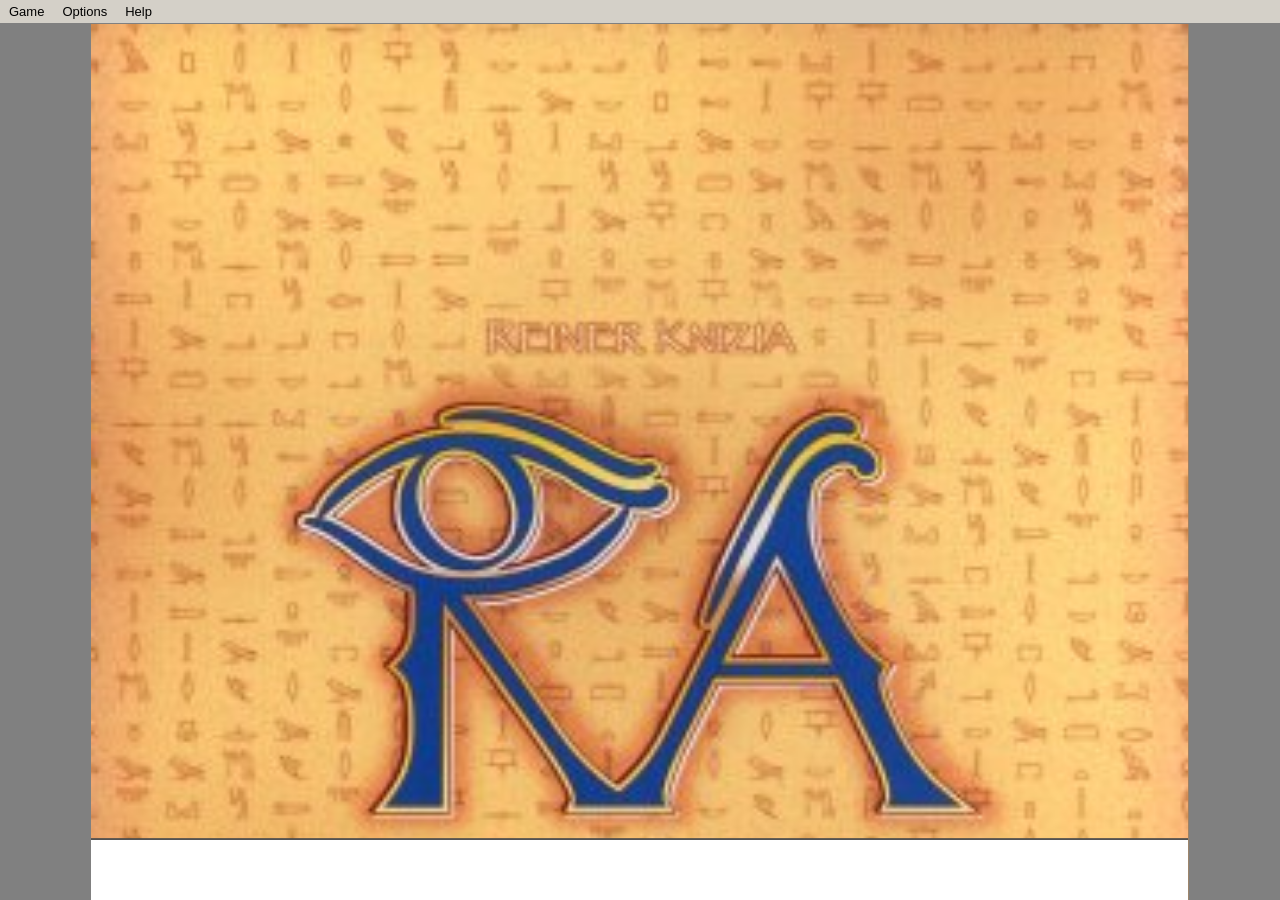
==== classic/index.html @ d74f04e0 "Ra web port: modern and classic versions with the improved AI Co-Authored-By: Claude Opus 5.5 <norep" ====
<!doctype html>
<html lang="en">
<head>
<meta charset="utf-8">
<meta name="viewport" content="width=device-width, initial-scale=1">
<title>Ra</title>
<link rel="icon" href="img/icon.png">
<link rel="stylesheet" href="style.css?v=7">
</head>
<body>
<nav id="menubar">
  <div class="menu"><button class="menu-title">Game</button>
    <div class="menu-items">
      <button data-cmd="new3"><span>New Three Player Game</span><kbd>F3</kbd></button>
      <button data-cmd="new4"><span>New Four Player Game</span><kbd>F4</kbd></button>
      <button data-cmd="new5"><span>New Five Player Game</span><kbd>F5</kbd></button>
      <hr>
      <button data-cmd="exit"><span>Exit</span></button>
    </div>
  </div>
  <div class="menu"><button class="menu-title">Options</button>
    <div class="menu-items">
      <button data-cmd="name"><span>Set Player Name</span></button>
      <hr>
      <button data-opt="easy"><span>Easy Mode</span></button>
      <button data-ai="classic"><span>Classic AI (2008)</span></button>
      <button data-ai="improved"><span>Improved AI (2026)</span></button>
      <hr>
      <button data-opt="showScores"><span>Display Scores</span></button>
      <button data-opt="showFDSuns"><span>Display Face-Down Suns</span></button>
      <button data-opt="showShadow"><span>Show Background Tiles</span></button>
      <hr>
      <button data-opt="skipContinue"><span>Skip Continues</span></button>
      <button data-opt="skipConfirm"><span>Skip Confirmation</span></button>
    </div>
  </div>
  <div class="menu"><button class="menu-title">Help</button>
    <div class="menu-items">
      <button data-cmd="rules"><span>How to play Ra</span><kbd>F1</kbd></button>
      <button data-cmd="composition"><span>Initial Bag Composition</span></button>
      <hr>
      <button data-cmd="hint" id="mnuHint"><span>Hint</span><kbd>F9</kbd></button>
      <hr>
      <button data-cmd="about"><span>About Ra</span></button>
    </div>
  </div>
</nav>
<div id="stage"><div id="form"></div></div>
<div id="modalBack" hidden><div id="modal" role="dialog" aria-modal="true"></div></div>
<script src="weights.js?v=7"></script>
<script src="ra_engine.js?v=7"></script>
<script src="ai_improved.js?v=7"></script>
<script src="game.js?v=7"></script>
<script src="app.js?v=7"></script>
</body>
</html>
---- classic/style.css ----
/* Ra — classic look. Positions come from raPharTest.frm (twips / 15 = pixels). */
* { box-sizing: border-box; }
html, body { margin: 0; height: 100%; background: #808080; font-family: Arial, Helvetica, sans-serif; }
body { display: flex; flex-direction: column; overflow: hidden; }

/* ---- Windows-style menu bar ---- */
#menubar { display: flex; background: #d4d0c8; border-bottom: 1px solid #808080; font: 13px Tahoma, Segoe UI, sans-serif; flex: none; position: relative; z-index: 20; }
.menu { position: relative; }
.menu-title { background: none; border: 1px solid transparent; padding: 3px 8px; font: inherit; cursor: default; }
.menu.open .menu-title, .menu-title:hover { background: #0a246a; color: #fff; }
.menu-items { display: none; position: absolute; left: 0; top: 100%; background: #d4d0c8; border: 1px solid; border-color: #fff #404040 #404040 #fff;
  box-shadow: 2px 2px 3px rgba(0,0,0,.4); padding: 2px; min-width: 230px; }
.menu.open .menu-items { display: block; }
.menu-items button { display: flex; justify-content: space-between; gap: 24px; width: 100%; text-align: left; background: none; border: 0; padding: 3px 8px 3px 22px; font: inherit; cursor: default; position: relative; }
.menu-items button:hover:not(:disabled) { background: #0a246a; color: #fff; }
.menu-items button:disabled { color: #808080; text-shadow: 1px 1px #fff; }
.menu-items button.checked::before { content: '✓'; position: absolute; left: 6px; }
.menu-items kbd { font: inherit; }
.menu-items hr { border: 0; border-top: 1px solid #808080; border-bottom: 1px solid #fff; margin: 3px 1px; }

/* ---- the form ---- */
#stage { flex: 1; position: relative; overflow: hidden; }
#form { position: absolute; left: 0; top: 0; width: 873px; height: 697px; background: #ff8000; transform-origin: 0 0; overflow: hidden; user-select: none; -webkit-user-select: none; }
#form > * { position: absolute; }
.splash { left: 0; top: 0; width: 873px; height: 649px; }
.shape { border: 1px solid #000; }
.img { border: 1px solid #000; background: transparent; }
.img img { display: block; width: 100%; height: 100%; }
.lbl { white-space: nowrap; text-align: center; line-height: 1.15; }
.hidden { display: none !important; }

.vbbtn { background: #d4d0c8; border: 2px solid; border-color: #fff #404040 #404040 #fff; box-shadow: inset -1px -1px #808080, inset 1px 1px #e4e4e4;
  font-family: Arial; font-weight: bold; font-size: 16px; padding: 0; cursor: default; color: #000; }
.vbbtn:active:not(:disabled) { border-color: #404040 #fff #fff #404040; box-shadow: inset 1px 1px #808080; }
.vbbtn:disabled { color: #808080; text-shadow: 1px 1px #fff; }
.vbbtn:focus-visible { outline: 1px dotted #000; outline-offset: -5px; }
.vbbtn.graphic { display: flex; flex-direction: column; align-items: center; justify-content: center; gap: 1px; }
.vbbtn.graphic img { width: 50px; height: 50px; }
.vbbtn.graphic:disabled img { filter: grayscale(1) opacity(.5); }
#continue { font-weight: normal; font-size: 29px; }

.sunnum { font: bold 32px Arial; text-align: center; line-height: 33px; width: 33px; height: 33px; color: #000; pointer-events: none; }
.sunnum.used { color: #c0c0c0; }
.sunnum.bid { color: #ff0000; }
.count { width: 17px; height: 17px; background: #fff; font: bold 16px Arial; line-height: 17px; text-align: left; white-space: pre; overflow: hidden; }
.radot { width: 15px; height: 15px; border-radius: 50%; border: 1px solid #000; background: #fff; }
.radot.on { background: #c00000; }
.radot.unused { background: #000; }

#status { left: 0; top: 648px; width: 873px; height: 49px; background: #fff; border-top: 1px solid #000; font: 21px Arial; white-space: pre-wrap; display: flex; align-items: center; justify-content: center; text-align: center; padding: 0 6px; line-height: 1.1; }
#statusHistory { left: 0; top: 560px; width: 872px; height: 137px; font: 13px "MS Sans Serif", Tahoma, sans-serif; resize: none; border: 2px inset #d4d0c8; z-index: 5; }

/* ---- dialogs (MsgBox / InputBox / forms) ---- */
#modalBack { position: fixed; inset: 0; background: rgba(0,0,0,.15); display: flex; align-items: center; justify-content: center; z-index: 50; }
#modalBack[hidden] { display: none; }
#modal { background: #d4d0c8; border: 2px solid; border-color: #fff #404040 #404040 #fff; box-shadow: 3px 3px 6px rgba(0,0,0,.4); font: 13px Tahoma, "MS Sans Serif", sans-serif; min-width: 260px; max-width: min(92vw, 640px); max-height: 92vh; display: flex; flex-direction: column; }
.dlg-title { background: linear-gradient(90deg, #0a246a, #a6caf0); color: #fff; font-weight: bold; padding: 3px 6px; display: flex; justify-content: space-between; align-items: center; }
.dlg-title button { background: #d4d0c8; border: 1px solid; border-color: #fff #404040 #404040 #fff; width: 18px; height: 16px; font: bold 11px Tahoma; padding: 0; line-height: 1; }
.dlg-body { padding: 14px 16px; white-space: pre-wrap; overflow: auto; }
.dlg-buttons { display: flex; justify-content: center; gap: 8px; padding: 0 12px 12px; }
.dlg-buttons button { min-width: 80px; height: 24px; font: 13px Tahoma, sans-serif; background: #d4d0c8; border: 2px solid; border-color: #fff #404040 #404040 #fff; }
.dlg-body input[type=text] { width: 100%; font: 13px Tahoma; margin-top: 8px; }
.dlg-body textarea { width: 290px; height: 470px; font: 13px "MS Sans Serif", Tahoma, sans-serif; resize: none; white-space: pre; }
.dlg-body.rules { white-space: normal; max-width: 600px; line-height: 1.4; }
.dlg-body.rules h3 { margin: 12px 0 4px; font-size: 14px; }
.dlg-body.rules ul { margin: 4px 0; padding-left: 20px; }
.comp { position: relative; width: 529px; height: 242px; background: #ffc080; font: 11px "MS Sans Serif", Tahoma, sans-serif; white-space: normal; }
.comp > * { position: absolute; }
.comp .bar { border: 1px solid #000; }
.about { display: grid; grid-template-columns: 48px 1fr; gap: 6px 14px; white-space: normal; max-width: 400px; }
.about h2 { margin: 0; font-size: 22px; }
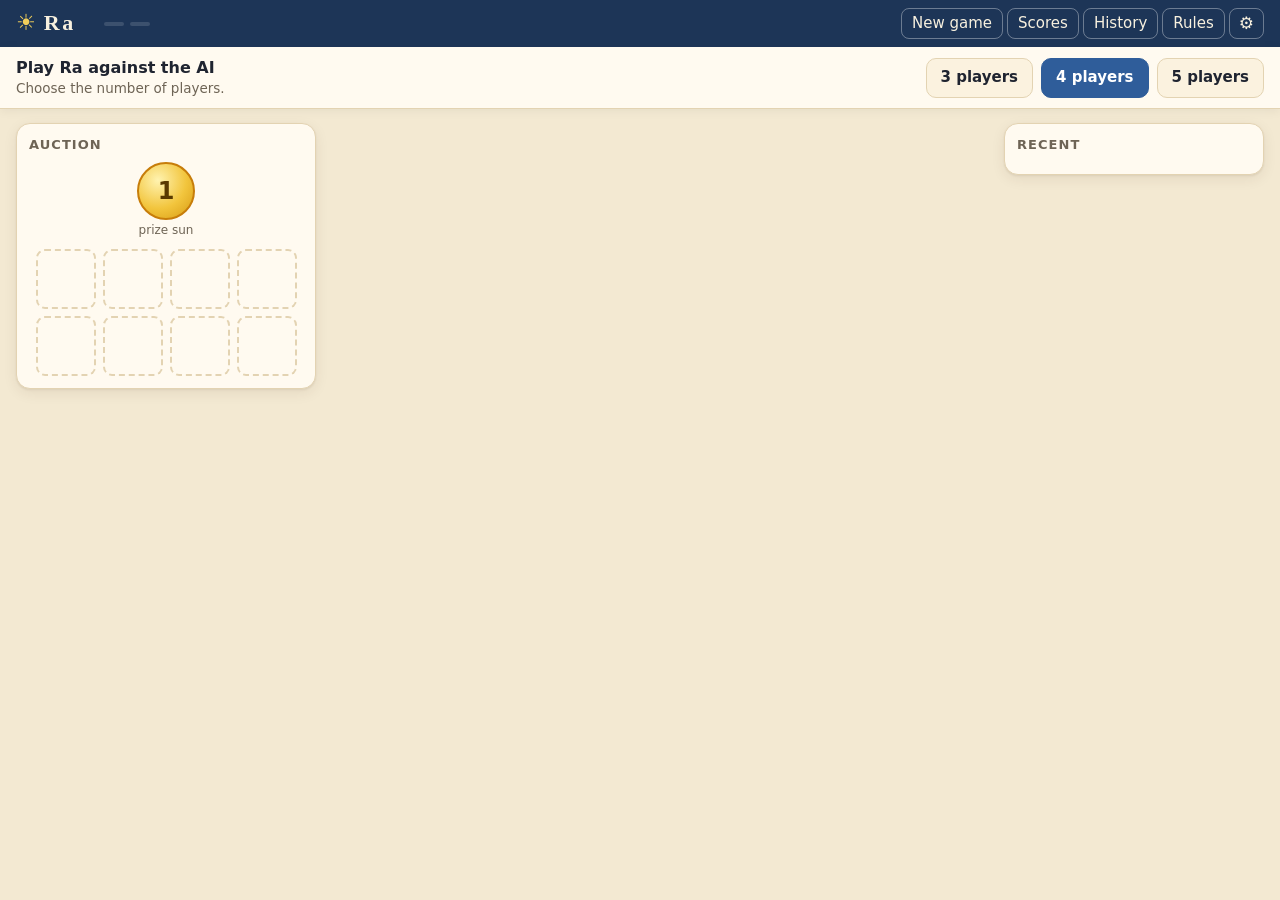
==== commit 375421e7: "Ra 2.0: modern interface only, offline play, interface improvements - Game at the site root; /modern" ====
--- a/classic/index.html
+++ b/classic/index.html
@@ -1,56 +1,5 @@
 <!doctype html>
-<html lang="en">
-<head>
-<meta charset="utf-8">
-<meta name="viewport" content="width=device-width, initial-scale=1">
-<title>Ra</title>
-<link rel="icon" href="img/icon.png">
-<link rel="stylesheet" href="style.css?v=7">
-</head>
-<body>
-<nav id="menubar">
-  <div class="menu"><button class="menu-title">Game</button>
-    <div class="menu-items">
-      <button data-cmd="new3"><span>New Three Player Game</span><kbd>F3</kbd></button>
-      <button data-cmd="new4"><span>New Four Player Game</span><kbd>F4</kbd></button>
-      <button data-cmd="new5"><span>New Five Player Game</span><kbd>F5</kbd></button>
-      <hr>
-      <button data-cmd="exit"><span>Exit</span></button>
-    </div>
-  </div>
-  <div class="menu"><button class="menu-title">Options</button>
-    <div class="menu-items">
-      <button data-cmd="name"><span>Set Player Name</span></button>
-      <hr>
-      <button data-opt="easy"><span>Easy Mode</span></button>
-      <button data-ai="classic"><span>Classic AI (2008)</span></button>
-      <button data-ai="improved"><span>Improved AI (2026)</span></button>
-      <hr>
-      <button data-opt="showScores"><span>Display Scores</span></button>
-      <button data-opt="showFDSuns"><span>Display Face-Down Suns</span></button>
-      <button data-opt="showShadow"><span>Show Background Tiles</span></button>
-      <hr>
-      <button data-opt="skipContinue"><span>Skip Continues</span></button>
-      <button data-opt="skipConfirm"><span>Skip Confirmation</span></button>
-    </div>
-  </div>
-  <div class="menu"><button class="menu-title">Help</button>
-    <div class="menu-items">
-      <button data-cmd="rules"><span>How to play Ra</span><kbd>F1</kbd></button>
-      <button data-cmd="composition"><span>Initial Bag Composition</span></button>
-      <hr>
-      <button data-cmd="hint" id="mnuHint"><span>Hint</span><kbd>F9</kbd></button>
-      <hr>
-      <button data-cmd="about"><span>About Ra</span></button>
-    </div>
-  </div>
-</nav>
-<div id="stage"><div id="form"></div></div>
-<div id="modalBack" hidden><div id="modal" role="dialog" aria-modal="true"></div></div>
-<script src="weights.js?v=7"></script>
-<script src="ra_engine.js?v=7"></script>
-<script src="ai_improved.js?v=7"></script>
-<script src="game.js?v=7"></script>
-<script src="app.js?v=7"></script>
-</body>
-</html>
+<html lang="en"><head><meta charset="utf-8"><title>Ra</title>
+<meta http-equiv="refresh" content="0; url=../">
+<link rel="canonical" href="../"></head>
+<body><p>Ra has moved to <a href="../">the main page</a>.</p></body></html>
